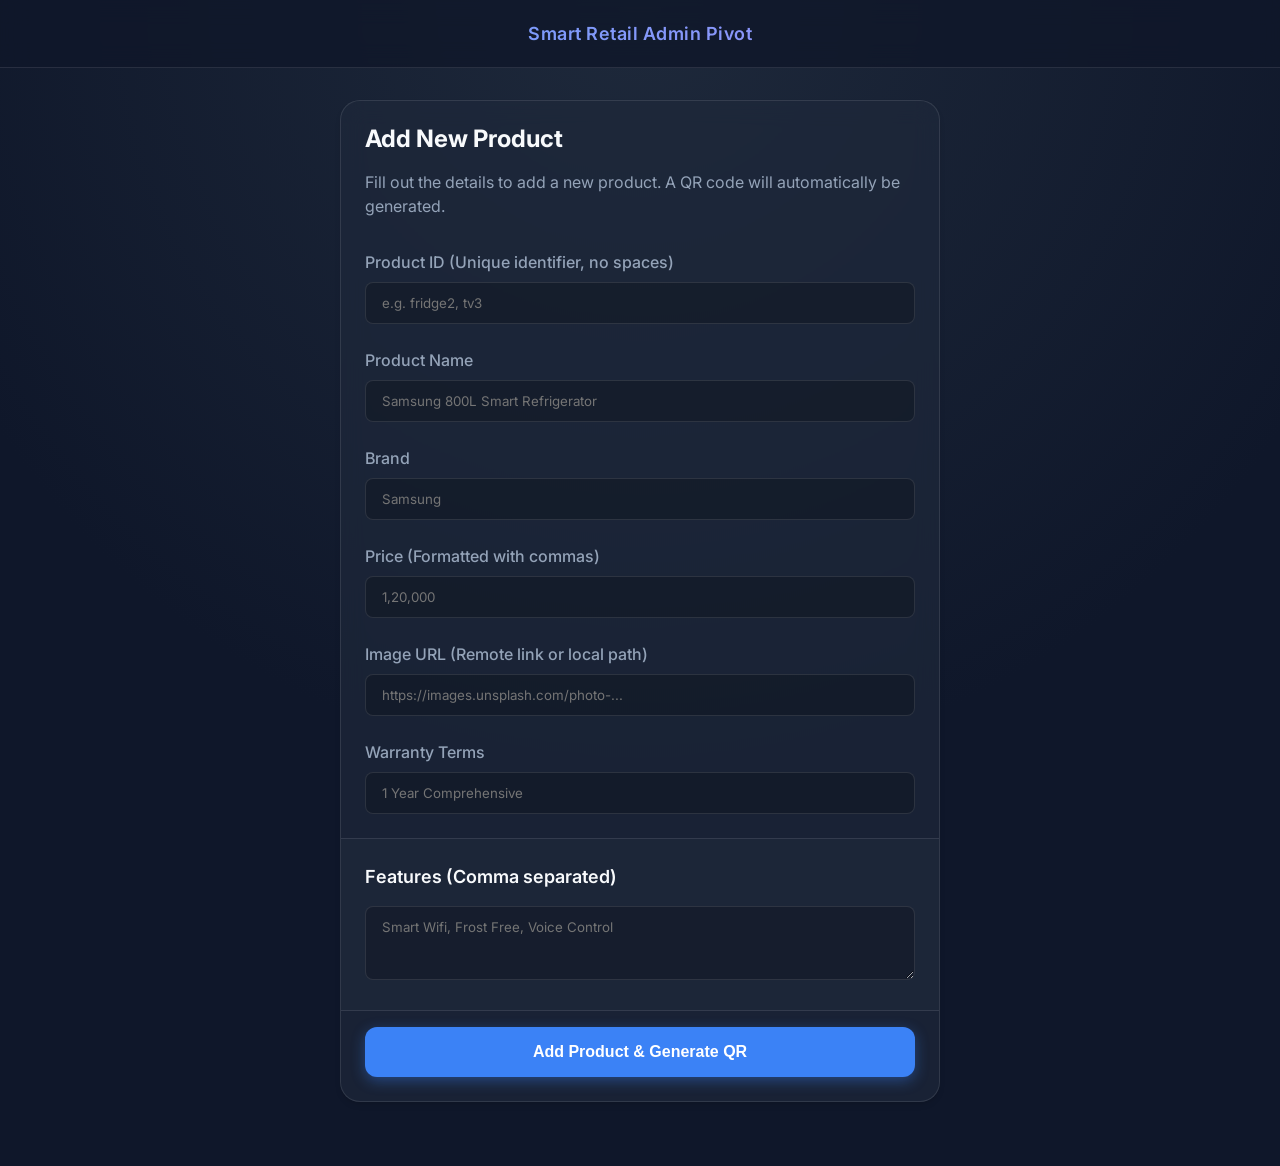
==== admin.html @ b2aa00a7 "Initial commit: QR Scanner Prototype" ====
<!DOCTYPE html>
<html lang="en">

<head>
    <meta charset="UTF-8">
    <meta name="viewport" content="width=device-width, initial-scale=1.0">
    <title>Smart Retail - Admin Dashboard</title>
    <link rel="stylesheet" href="styles.css">
    <link href="https://fonts.googleapis.com/css2?family=Inter:wght@400;500;600;700&display=swap" rel="stylesheet">
    <style>
        .admin-container {
            padding: 2rem 1rem;
        }

        .form-group {
            margin-bottom: 1.5rem;
        }

        label {
            display: block;
            font-weight: 500;
            margin-bottom: 0.5rem;
            color: var(--text-muted);
        }

        input,
        textarea {
            width: 100%;
            padding: 0.75rem 1rem;
            border-radius: 0.5rem;
            border: 1px solid var(--card-border);
            background: rgba(0, 0, 0, 0.2);
            color: var(--text-main);
            font-family: 'Inter', sans-serif;
        }

        input:focus,
        textarea:focus {
            outline: none;
            border-color: var(--accent);
            box-shadow: 0 0 0 2px rgba(59, 130, 246, 0.2);
        }

        .form-card {
            max-width: 600px;
            margin: 0 auto;
        }

        .help-text {
            font-size: 0.75rem;
            color: var(--text-muted);
            margin-top: 0.25rem;
        }

        .toast {
            position: fixed;
            top: 20px;
            right: 20px;
            padding: 1rem 1.5rem;
            background: var(--success);
            color: white;
            border-radius: 0.5rem;
            font-weight: 600;
            transform: translateY(-100px);
            opacity: 0;
            transition: all 0.3s ease;
            box-shadow: 0 10px 15px -3px rgba(0, 0, 0, 0.1);
            z-index: 100;
        }

        .toast.show {
            transform: translateY(0);
            opacity: 1;
        }
    </style>
</head>

<body>
    <header class="navbar">
        <h1 class="store-name">Smart Retail Admin Pivot</h1>
    </header>

    <div id="toast" class="toast">Product Added & QR Generated!</div>

    <main class="admin-container">
        <div class="product-info-card form-card">
            <h2 class="product-title">Add New Product</h2>
            <p style="color: var(--text-muted); margin-bottom: 2rem;">Fill out the details to add a new product. A QR
                code will automatically be generated.</p>

            <form id="add-product-form">
                <div class="form-group">
                    <label>Product ID (Unique identifier, no spaces)</label>
                    <input type="text" id="p-id" placeholder="e.g. fridge2, tv3" required>
                </div>

                <div class="form-group">
                    <label>Product Name</label>
                    <input type="text" id="p-name" placeholder="Samsung 800L Smart Refrigerator" required>
                </div>

                <div class="form-group">
                    <label>Brand</label>
                    <input type="text" id="p-brand" placeholder="Samsung" required>
                </div>

                <div class="form-group">
                    <label>Price (Formatted with commas)</label>
                    <input type="text" id="p-price" placeholder="1,20,000" required>
                </div>

                <div class="form-group">
                    <label>Image URL (Remote link or local path)</label>
                    <input type="url" id="p-image" placeholder="https://images.unsplash.com/photo-..." required>
                </div>

                <div class="form-group">
                    <label>Warranty Terms</label>
                    <input type="text" id="p-warranty" placeholder="1 Year Comprehensive" required>
                </div>

                <div class="specs-card"
                    style="margin-left: -1.5rem; margin-right: -1.5rem; border-left: none; border-right: none; border-radius: 0;">
                    <h3>Features (Comma separated)</h3>
                    <textarea id="p-features" rows="3" placeholder="Smart Wifi, Frost Free, Voice Control"
                        required></textarea>
                </div>

                <button type="submit" class="btn btn-primary" id="submit-btn">Add Product & Generate QR</button>
            </form>
        </div>
    </main>

    <script>
        document.getElementById('add-product-form').addEventListener('submit', async (e) => {
            e.preventDefault();
            const btn = document.getElementById('submit-btn');
            btn.textContent = "Saving...";
            btn.disabled = true;

            // Parse features string into array
            const featuresInput = document.getElementById('p-features').value;
            const featuresArray = featuresInput.split(',').map(item => item.trim()).filter(item => item !== "");

            const productData = {
                id: document.getElementById('p-id').value.trim(),
                name: document.getElementById('p-name').value.trim(),
                brand: document.getElementById('p-brand').value.trim(),
                price: document.getElementById('p-price').value.trim(),
                image: document.getElementById('p-image').value.trim(),
                warranty: document.getElementById('p-warranty').value.trim(),
                features: featuresArray,
                specs: {
                    "Status": "Newly Added",
                    "Stock": "Available"
                }
            };

            try {
                // Send Post Request directly to our Python server
                const response = await fetch('/api/products', {
                    method: 'POST',
                    headers: { 'Content-Type': 'application/json' },
                    body: JSON.stringify(productData)
                });

                if (response.ok) {
                    // Show success
                    const toast = document.getElementById('toast');
                    toast.classList.add('show');
                    setTimeout(() => toast.classList.remove('show'), 3000);

                    // Reset form
                    document.getElementById('add-product-form').reset();
                } else {
                    alert("Failed to save product.");
                }
            } catch (err) {
                console.error(err);
                alert("Error connecting to server. Is `server.py` running?");
            } finally {
                btn.textContent = "Add Product & Generate QR";
                btn.disabled = false;
            }
        });
    </script>
</body>

</html>
---- styles.css ----
:root {
    --bg-dark: #0f172a;
    --card-bg: rgba(30, 41, 59, 0.7);
    --card-border: rgba(255, 255, 255, 0.1);
    --text-main: #f8fafc;
    --text-muted: #94a3b8;
    --accent: #3b82f6;
    --accent-hover: #2563eb;
    --badge-bg: rgba(59, 130, 246, 0.15);
    --badge-text: #60a5fa;
    --success: #10b981;
}

* {
    box-sizing: border-box;
    margin: 0;
    padding: 0;
}

body {
    font-family: 'Inter', sans-serif;
    background-color: var(--bg-dark);
    color: var(--text-main);
    line-height: 1.5;
    -webkit-font-smoothing: antialiased;
    padding-bottom: 2rem;
    background-image: radial-gradient(circle at 50% 0%, #1e293b 0%, transparent 70%);
    background-attachment: fixed;
}

/* Base Layout */
#app-container {
    max-width: 600px;
    margin: 0 auto;
    width: 100%;
}

.navbar {
    padding: 1.25rem 1rem;
    text-align: center;
    border-bottom: 1px solid var(--card-border);
    background: rgba(15, 23, 42, 0.8);
    backdrop-filter: blur(12px);
    -webkit-backdrop-filter: blur(12px);
    position: sticky;
    top: 0;
    z-index: 10;
}

.store-name {
    font-size: 1.125rem;
    font-weight: 600;
    letter-spacing: 0.5px;
    background: linear-gradient(to right, #60a5fa, #a78bfa);
    -webkit-background-clip: text;
    -webkit-text-fill-color: transparent;
}

#content {
    padding: 1rem;
}

/* Utility Classes */
.hidden {
    display: none !important;
}

/* Loader */
.loader {
    display: flex;
    justify-content: center;
    align-items: center;
    height: 50vh;
}
.spinner {
    width: 40px;
    height: 40px;
    border: 3px solid rgba(255,255,255,0.1);
    border-radius: 50%;
    border-top-color: var(--accent);
    animation: spin 1s ease-in-out infinite;
}
@keyframes spin {
    to { transform: rotate(360deg); }
}

/* Error State */
#error-message {
    text-align: center;
    padding: 3rem 1rem;
    background: var(--card-bg);
    border: 1px solid var(--card-border);
    border-radius: 1rem;
    margin-top: 2rem;
}
.error-icon {
    font-size: 3rem;
    margin-bottom: 1rem;
}
#error-message h2 { margin-bottom: 0.5rem; }
#error-message p { color: var(--text-muted); }

/* Product Details View */
#product-details {
    opacity: 0;
    transform: translateY(10px);
    transition: opacity 0.4s ease, transform 0.4s ease;
}
#product-details.visible {
    opacity: 1;
    transform: translateY(0);
}

/* Image Gallery */
.image-gallery {
    width: 100%;
    aspect-ratio: 4/3;
    border-radius: 1.25rem;
    overflow: hidden;
    margin-bottom: 1.5rem;
    background: #fff;
    box-shadow: 0 10px 30px -10px rgba(0, 0, 0, 0.5);
    position: relative;
}
#product-image {
    width: 100%;
    height: 100%;
    object-fit: contain;
    padding: 2rem;
    transition: transform 0.5s ease;
}
.image-gallery:hover #product-image {
    transform: scale(1.05);
}

/* Product Info Card */
.product-info-card {
    background: var(--card-bg);
    border: 1px solid var(--card-border);
    border-radius: 1.25rem;
    padding: 1.5rem;
    margin-bottom: 1rem;
    backdrop-filter: blur(12px);
    -webkit-backdrop-filter: blur(12px);
    box-shadow: 0 4px 6px -1px rgba(0, 0, 0, 0.1), 0 2px 4px -1px rgba(0, 0, 0, 0.06);
}

.brand-badge {
    display: inline-block;
    background: var(--badge-bg);
    color: var(--badge-text);
    padding: 0.25rem 0.75rem;
    border-radius: 9999px;
    font-size: 0.75rem;
    font-weight: 600;
    text-transform: uppercase;
    letter-spacing: 0.05em;
    margin-bottom: 0.75rem;
}

.product-title {
    font-size: 1.5rem;
    font-weight: 700;
    line-height: 1.2;
    margin-bottom: 1rem;
}

.price-container {
    display: flex;
    align-items: baseline;
    gap: 0.25rem;
    margin-bottom: 1.5rem;
}

.currency {
    font-size: 1.25rem;
    color: var(--text-muted);
}

.price {
    font-size: 2rem;
    font-weight: 700;
    color: var(--text-main);
}

/* Action Buttons */
.btn {
    width: 100%;
    padding: 1rem;
    border-radius: 0.75rem;
    font-size: 1rem;
    font-weight: 600;
    border: none;
    cursor: pointer;
    transition: all 0.2s ease;
}

.btn-primary {
    background: var(--accent);
    color: white;
    box-shadow: 0 4px 14px 0 rgba(59, 130, 246, 0.39);
}

.btn-primary:active {
    transform: scale(0.98);
    background: var(--accent-hover);
}

/* Specs & Features Cards */
.specs-card, .warranty-card {
    background: var(--card-bg);
    border: 1px solid var(--card-border);
    border-radius: 1.25rem;
    padding: 1.5rem;
    margin-bottom: 1rem;
}

h3 {
    font-size: 1.125rem;
    font-weight: 600;
    margin-bottom: 1rem;
    color: var(--text-main);
    display: flex;
    align-items: center;
    gap: 0.5rem;
}

.features-list {
    list-style: none;
}
.features-list li {
    display: flex;
    align-items: flex-start;
    gap: 0.75rem;
    margin-bottom: 0.75rem;
    color: var(--text-muted);
    font-size: 0.95rem;
}
.check {
    color: var(--success);
    font-weight: bold;
}

.specs-grid {
    display: grid;
    grid-template-columns: repeat(2, 1fr);
    gap: 1rem;
}

.spec-item {
    background: rgba(0,0,0,0.2);
    padding: 0.75rem;
    border-radius: 0.75rem;
}

.spec-value {
    font-weight: 600;
    font-size: 0.95rem;
    color: var(--text-main);
    margin-bottom: 0.25rem;
}

.spec-label {
    font-size: 0.75rem;
    color: var(--text-muted);
}

.warranty-card {
    display: flex;
    align-items: flex-start;
    gap: 1rem;
    background: linear-gradient(to right, rgba(30, 41, 59, 0.7), rgba(15, 23, 42, 0.9));
}

.warranty-card .icon {
    font-size: 1.5rem;
}

.warranty-info h4 {
    font-size: 1rem;
    margin-bottom: 0.25rem;
}

.warranty-info p {
    font-size: 0.875rem;
    color: var(--text-muted);
}
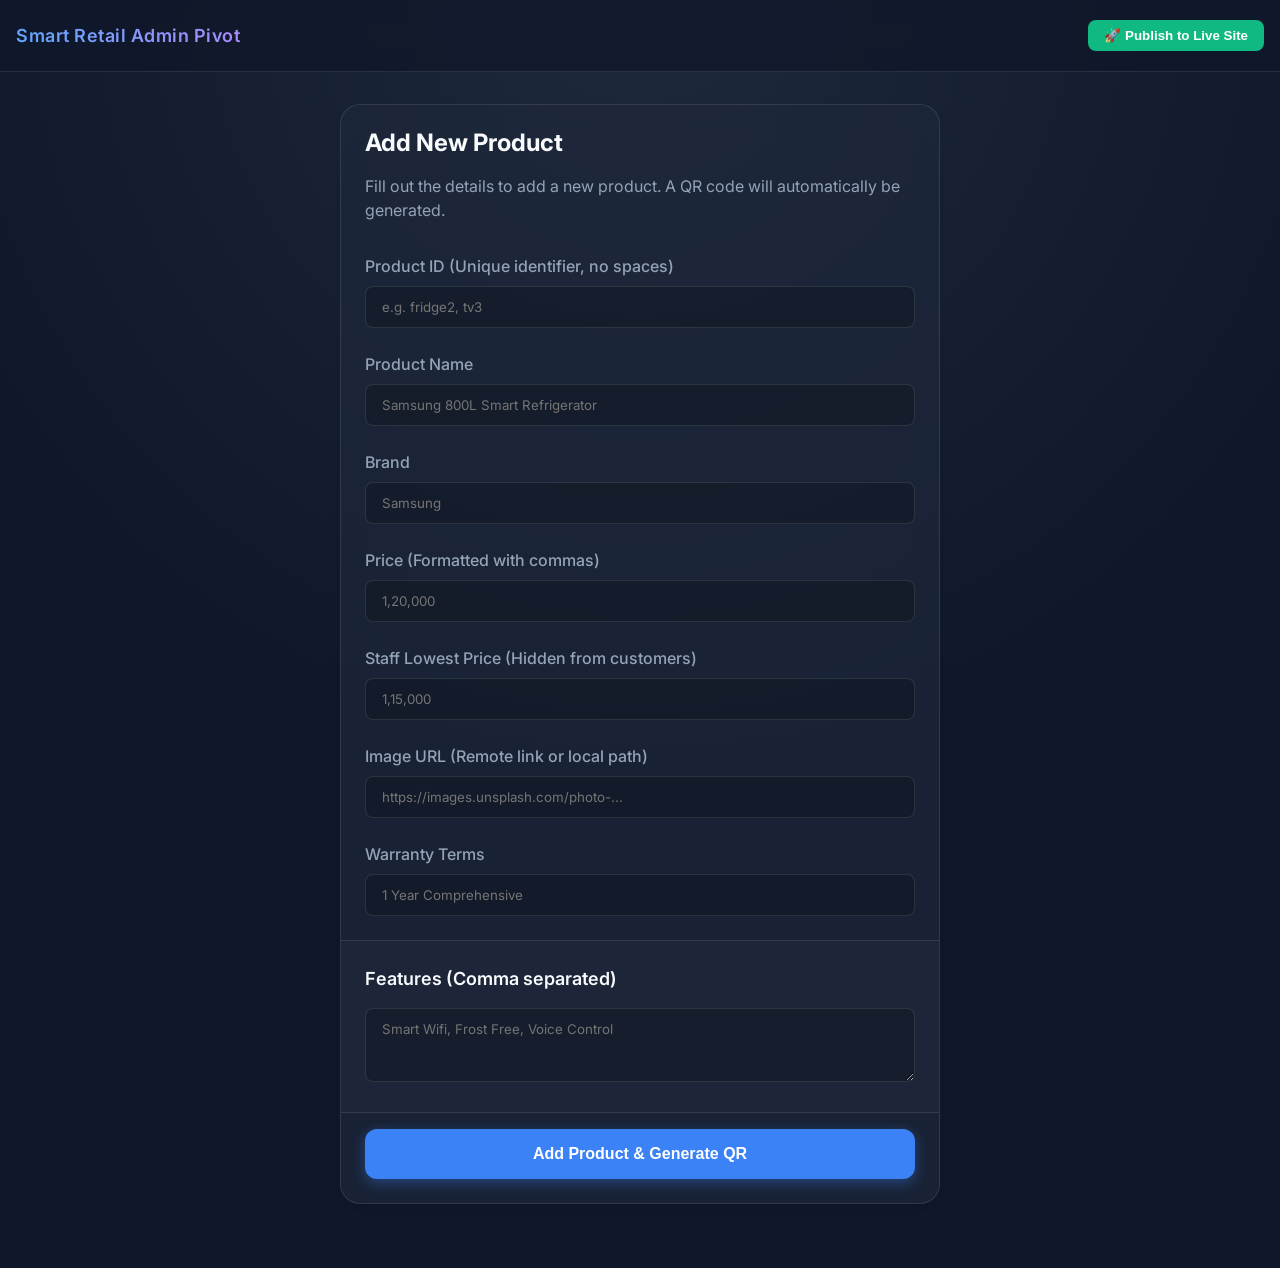
==== commit 4b7aa1b3: "Auto-published updates from Admin UI 🚀" ====
--- a/admin.html
+++ b/admin.html
@@ -76,8 +76,12 @@
 </head>
 
 <body>
-    <header class="navbar">
+    <header class="navbar" style="display: flex; justify-content: space-between; align-items: center;">
         <h1 class="store-name">Smart Retail Admin Pivot</h1>
+        <button id="publish-btn"
+            style="background: var(--success); color: white; border: none; padding: 0.5rem 1rem; border-radius: 0.5rem; font-weight: bold; cursor: pointer; display: flex; align-items: center; gap: 0.5rem;">
+            <span>🚀 Publish to Live Site</span>
+        </button>
     </header>
 
     <div id="toast" class="toast">Product Added & QR Generated!</div>
@@ -107,6 +111,11 @@
                 <div class="form-group">
                     <label>Price (Formatted with commas)</label>
                     <input type="text" id="p-price" placeholder="1,20,000" required>
+                </div>
+
+                <div class="form-group">
+                    <label>Staff Lowest Price (Hidden from customers)</label>
+                    <input type="text" id="p-sales-price" placeholder="1,15,000" required>
                 </div>
 
                 <div class="form-group">
@@ -147,6 +156,7 @@
                 name: document.getElementById('p-name').value.trim(),
                 brand: document.getElementById('p-brand').value.trim(),
                 price: document.getElementById('p-price').value.trim(),
+                salespersonPrice: document.getElementById('p-sales-price').value.trim(),
                 image: document.getElementById('p-image').value.trim(),
                 warranty: document.getElementById('p-warranty').value.trim(),
                 features: featuresArray,
@@ -183,6 +193,28 @@
                 btn.disabled = false;
             }
         });
+
+        document.getElementById('publish-btn').addEventListener('click', async () => {
+            const btn = document.getElementById('publish-btn');
+            btn.innerHTML = "<span>⏳ Publishing...</span>";
+            btn.disabled = true;
+
+            try {
+                const response = await fetch('/api/publish', { method: 'POST' });
+                const result = await response.json();
+
+                if (response.ok) {
+                    alert("Success! Your changes are now live on the internet.");
+                } else {
+                    alert("Failed to publish: " + result.message);
+                }
+            } catch (e) {
+                alert("Error connecting to server to publish.");
+            } finally {
+                btn.innerHTML = "<span>🚀 Publish to Live Site</span>";
+                btn.disabled = false;
+            }
+        });
     </script>
 </body>
 
